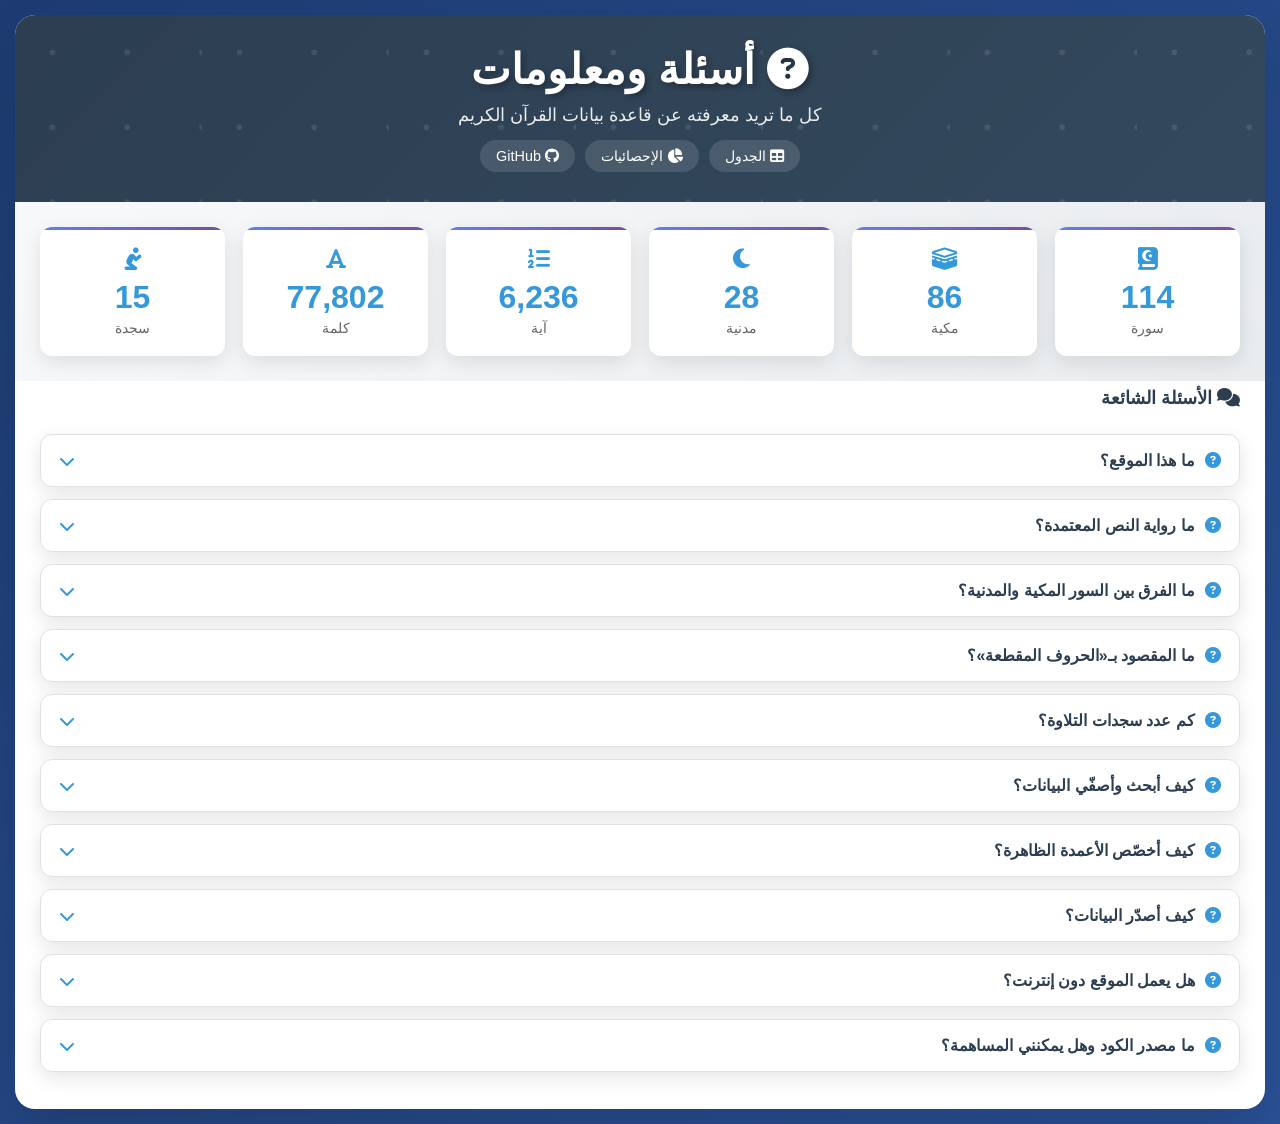
==== faq.html @ 1c5da75f "تطوير الواجهة: زر ثيم، تثبيت الرؤوس والأعمدة، جولة تعليمية، صفحة أسئلة، ورسوم أكثر إضافة زر تبديل ال" ====
<!DOCTYPE html>
<html lang="ar" dir="rtl">
<head>
    <meta charset="UTF-8">
    <meta name="viewport" content="width=device-width, initial-scale=1.0">
    <meta name="theme-color" content="#2c3e50">
    <title>أسئلة ومعلومات — قاعدة بيانات القرآن الكريم</title>
    <link rel="manifest" href="manifest.json">
    <link rel="stylesheet" href="style.css">
    <link rel="stylesheet" href="https://cdnjs.cloudflare.com/ajax/libs/font-awesome/6.5.1/css/all.min.css">
    <style>
        .faq-wrap { padding: 25px; }
        .faq-item {
            background: var(--bg-surface);
            border: 1px solid var(--border-soft);
            border-radius: var(--radius-md);
            margin-bottom: 12px;
            overflow: hidden;
            box-shadow: var(--shadow-sm);
        }
        .faq-q {
            padding: 16px 18px;
            cursor: pointer;
            display: flex;
            align-items: center;
            justify-content: space-between;
            gap: 10px;
            font-weight: 600;
            color: var(--text-main);
            transition: background var(--speed);
        }
        .faq-q:hover { background: var(--bg-surface-alt); }
        .faq-q .chev { transition: transform var(--speed); color: var(--color-info); }
        .faq-item.open .chev { transform: rotate(180deg); }
        .faq-a {
            max-height: 0;
            overflow: hidden;
            transition: max-height var(--speed) ease, padding var(--speed) ease;
            padding: 0 18px;
            color: var(--text-muted);
            line-height: 1.95;
        }
        .faq-item.open .faq-a { max-height: 320px; padding: 0 18px 16px; }
        .faq-q .q-icon { color: var(--color-info); margin-left: 6px; }
        .section-title { padding: 6px 25px 0; color: var(--text-main); font-size: 1.15rem; }
    </style>
</head>
<body>
    <div class="container">
        <header class="header">
            <div class="header-content">
                <h1><i class="fa-solid fa-circle-question"></i> أسئلة ومعلومات</h1>
                <p class="subtitle">كل ما تريد معرفته عن قاعدة بيانات القرآن الكريم</p>
                <nav class="header-links">
                    <a href="index.html"><i class="fa-solid fa-table"></i> الجدول</a>
                    <a href="stats.html"><i class="fa-solid fa-chart-pie"></i> الإحصائيات</a>
                    <a href="https://github.com/Alhlhli/Quran-Database" target="_blank" rel="noopener"><i class="fa-brands fa-github"></i> GitHub</a>
                </nav>
            </div>
        </header>

        <!-- معلومات سريعة (محسوبة من البيانات) -->
        <section class="statistics" id="quickInfo"></section>

        <h2 class="section-title"><i class="fa-solid fa-comments"></i> الأسئلة الشائعة</h2>
        <div class="faq-wrap" id="faqList"></div>
    </div>

    <script>
    // تطبيق سمة الوضع الليلي المحفوظة
    (function () {
        try {
            const s = JSON.parse(localStorage.getItem('quranSettings') || '{}');
            document.documentElement.setAttribute('data-theme', s.theme || 'light');
        } catch (e) {}
    })();

    const FAQ = [
        ['ما هذا الموقع؟', 'قاعدة بيانات تفاعلية تعرض جميع سور القرآن الكريم الـ114 مع 27 حقلًا من المعلومات والإحصائيات لكل سورة، قابلة للبحث والفرز والتصفية والتصدير.'],
        ['ما رواية النص المعتمدة؟', 'جميع البيانات وفق رواية حفص عن عاصم، وهي الرواية الأكثر انتشارًا في العالم الإسلامي.'],
        ['ما الفرق بين السور المكية والمدنية؟', 'المكية ما نزل قبل هجرة النبي ﷺ إلى المدينة، والمدنية ما نزل بعدها. في هذه القاعدة 86 سورة مكية و28 مدنية.'],
        ['ما المقصود بـ«الحروف المقطعة»؟', 'هي حروف تبدأ بها بعض السور مثل (الم، الر، حم...) وتُعرف بفواتح السور، وعددها وتشكيلاتها من إعجاز القرآن.'],
        ['كم عدد سجدات التلاوة؟', 'سجدات التلاوة مواضع يُسنّ السجود عند تلاوتها، وعمود «السجدات» يبيّن وجودها في كل سورة.'],
        ['كيف أبحث وأصفّي البيانات؟', 'اكتب في صندوق البحث للبحث في الأسماء والأنبياء والأسماء الحسنى. انقر عنوان أي عمود للترتيب، واضغط أيقونة ▼ بجانب العنوان لاختيار قيمة محددة للتصفية.'],
        ['كيف أخصّص الأعمدة الظاهرة؟', 'من زر «الإعدادات» يمكنك اختيار الأعمدة التي تريد إظهارها لتقليل الازدحام، وضبط الوضع الليلي وحجم الخط وكثافة الجدول.'],
        ['كيف أصدّر البيانات؟', 'استخدم زرّي «Excel» و«CSV» في الأعلى لتنزيل كامل البيانات بصيغة جدول جاهزة للاستخدام.'],
        ['هل يعمل الموقع دون إنترنت؟', 'نعم، التطبيق يدعم تقنية PWA؛ بعد أول زيارة يمكن تثبيته على الجهاز واستخدامه دون اتصال.'],
        ['ما مصدر الكود وهل يمكنني المساهمة؟', 'المشروع مفتوح المصدر على GitHub، ويمكنك فتح Issue أو إرسال Pull Request للمساهمة في تطويره.'],
    ];

    function renderFaq() {
        document.getElementById('faqList').innerHTML = FAQ.map(([q, a]) => `
            <div class="faq-item">
                <div class="faq-q"><span><i class="fa-solid fa-circle-question q-icon"></i> ${q}</span><i class="fa-solid fa-chevron-down chev"></i></div>
                <div class="faq-a">${a}</div>
            </div>`).join('');
        document.querySelectorAll('.faq-q').forEach(q =>
            q.addEventListener('click', () => q.parentElement.classList.toggle('open')));
    }

    async function renderInfo() {
        try {
            const res = await fetch('quran-data.json');
            const d = await res.json();
            const surahs = Array.isArray(d.surahs) ? d.surahs
                : d.data.map(r => Object.fromEntries(d.columns.map((c, i) => [c, r[i]])));
            const sum = k => surahs.reduce((a, s) => a + (typeof s[k] === 'number' ? s[k] : 0), 0);
            const cards = [
                ['fa-book-quran', surahs.length, 'سورة'],
                ['fa-kaaba', surahs.filter(s => s.type === 'مكية').length, 'مكية'],
                ['fa-moon', surahs.filter(s => s.type === 'مدنية').length, 'مدنية'],
                ['fa-list-ol', sum('verses').toLocaleString('en-US'), 'آية'],
                ['fa-font', sum('words').toLocaleString('en-US'), 'كلمة'],
                ['fa-person-praying', sum('sajdahs'), 'سجدة'],
            ];
            document.getElementById('quickInfo').innerHTML = cards.map(([i, n, l]) =>
                `<div class="stat-card"><div class="stat-icon"><i class="fa-solid ${i}"></i></div><div class="stat-number">${n}</div><div class="stat-label">${l}</div></div>`).join('');
        } catch (e) {
            document.getElementById('quickInfo').style.display = 'none';
        }
    }

    renderFaq();
    renderInfo();
    </script>
</body>
</html>
---- style.css ----
/* =====================================================================
   قاعدة بيانات القرآن الكريم — ورقة الأنماط
   منظمة في أقسام واضحة وتعتمد على متغيرات CSS للألوان
   ---------------------------------------------------------------------
   1) متغيرات الألوان (الوضع الفاتح + الليلي)
   2) إعادة الضبط والأساسيات
   3) التخطيط العام والترويسة
   4) شريط الأدوات وعناصر التحكم
   5) الأزرار
   6) الجدول والشارات
   7) بطاقات الإحصائيات
   8) لوحة الإعدادات (Drawer)
   9) قائمة تصفية الأعمدة
   10) النوافذ المنبثقة (Modal)
   11) الحركات (Animations)
   12) التجاوب (Responsive)
   ===================================================================== */

/* =====================================================================
   1) متغيرات الألوان
   ===================================================================== */
:root {
    --color-primary: #2a5298;
    --color-primary-dark: #1e3c72;
    --color-accent: #27ae60;
    --color-accent-2: #2ecc71;
    --color-info: #3498db;
    --color-info-dark: #2980b9;
    --color-gold: #ffd700;

    --bg-app: linear-gradient(135deg, #1e3c72 0%, #2a5298 100%);
    --bg-surface: #ffffff;
    --bg-surface-alt: #f8f9fa;
    --bg-surface-alt2: #e9ecef;
    --bg-row-even: #f8f9fa;
    --bg-row-hover: #e3f2fd;
    --bg-header-table: linear-gradient(135deg, #3498db 0%, #2980b9 100%);
    --bg-header-page: linear-gradient(135deg, #2c3e50 0%, #34495e 100%);

    --text-main: #2c3e50;
    --text-muted: #666;
    --text-on-dark: #ffffff;

    --border-soft: #dee2e6;
    --border-input: #ddd;

    --shadow-sm: 0 6px 20px rgba(0, 0, 0, 0.1);
    --shadow-md: 0 12px 25px rgba(0, 0, 0, 0.15);
    --shadow-lg: 0 25px 50px rgba(0, 0, 0, 0.15);

    --radius-sm: 8px;
    --radius-md: 12px;
    --radius-lg: 20px;
    --radius-pill: 50px;

    --badge-makki-bg: linear-gradient(135deg, #e3f2fd 0%, #bbdefb 100%);
    --badge-makki-text: #1976d2;
    --badge-madani-bg: linear-gradient(135deg, #e8f5e8 0%, #c8e6c9 100%);
    --badge-madani-text: #388e3c;

    --row-makki: rgba(227, 242, 253, 0.3);
    --row-madani: rgba(232, 245, 232, 0.3);

    --speed: 0.3s;
    --cell-font: 11px;
}

/* الوضع الليلي — يكفي تبديل قيم المتغيرات */
[data-theme="dark"] {
    --bg-app: linear-gradient(135deg, #0b1622 0%, #14243a 100%);
    --bg-surface: #1b2735;
    --bg-surface-alt: #223044;
    --bg-surface-alt2: #2a3a52;
    --bg-row-even: #223044;
    --bg-row-hover: #2f4561;
    --bg-header-table: linear-gradient(135deg, #25415f 0%, #1d3149 100%);
    --bg-header-page: linear-gradient(135deg, #16212f 0%, #1d2c3f 100%);

    --text-main: #e6edf3;
    --text-muted: #9fb0c0;

    --border-soft: #334155;
    --border-input: #3a4a5e;

    --badge-makki-bg: linear-gradient(135deg, #1e3a5f 0%, #28507e 100%);
    --badge-makki-text: #8fc3ff;
    --badge-madani-bg: linear-gradient(135deg, #1f4030 0%, #2a5a40 100%);
    --badge-madani-text: #87e3a6;

    --row-makki: rgba(40, 80, 126, 0.25);
    --row-madani: rgba(42, 90, 64, 0.25);
}

/* تعطيل الحركات عند رغبة المستخدم */
[data-motion="off"] * {
    transition: none !important;
    animation: none !important;
}

/* كثافة مريحة / مضغوطة */
[data-density="compact"] {
    --cell-font: 10px;
}

/* =====================================================================
   2) إعادة الضبط والأساسيات
   ===================================================================== */
* {
    margin: 0;
    padding: 0;
    box-sizing: border-box;
}

body {
    font-family: 'Segoe UI', Tahoma, Geneva, Verdana, sans-serif;
    background: var(--bg-app);
    min-height: 100vh;
    padding: 15px;
    color: var(--text-main);
    transition: background var(--speed);
}

/* =====================================================================
   3) التخطيط العام والترويسة
   ===================================================================== */
.container {
    max-width: 1800px;
    margin: 0 auto;
    background: var(--bg-surface);
    border-radius: var(--radius-lg);
    box-shadow: var(--shadow-lg);
    overflow: hidden;
    transition: background var(--speed);
}

.header {
    background: var(--bg-header-page);
    color: var(--text-on-dark);
    padding: 30px;
    text-align: center;
    position: relative;
    overflow: hidden;
}

.header::before {
    content: '';
    position: absolute;
    inset: 0;
    background: url('data:image/svg+xml,<svg xmlns="http://www.w3.org/2000/svg" viewBox="0 0 100 100"><defs><pattern id="m" patternUnits="userSpaceOnUse" width="40" height="40"><circle cx="20" cy="20" r="1.5" fill="rgba(255,255,255,0.1)"/></pattern></defs><rect width="100" height="100" fill="url(%23m)"/></svg>');
}

.header-content { position: relative; z-index: 1; }

.header h1 {
    font-size: 2.6rem;
    margin-bottom: 10px;
    text-shadow: 3px 3px 6px rgba(0, 0, 0, 0.3);
    font-weight: 700;
}

.header .subtitle { font-size: 1.15rem; opacity: 0.9; margin-bottom: 8px; }
.header .description { font-size: 0.95rem; opacity: 0.8; }

.header-links { margin-top: 14px; display: flex; gap: 10px; justify-content: center; flex-wrap: wrap; }
.header-links a {
    color: var(--text-on-dark);
    text-decoration: none;
    background: rgba(255, 255, 255, 0.12);
    padding: 8px 16px;
    border-radius: var(--radius-pill);
    font-size: 0.9rem;
    transition: background var(--speed);
}
.header-links a:hover { background: rgba(255, 255, 255, 0.25); }

/* =====================================================================
   4) شريط الأدوات وعناصر التحكم
   ===================================================================== */
.controls {
    padding: 20px 25px;
    background: linear-gradient(135deg, var(--bg-surface-alt) 0%, var(--bg-surface-alt2) 100%);
    border-bottom: 3px solid var(--border-soft);
    display: flex;
    gap: 12px;
    align-items: center;
    flex-wrap: wrap;
}

.search-wrap { position: relative; flex: 1; min-width: 240px; }
.search-wrap .search-icon {
    position: absolute;
    right: 16px;
    top: 50%;
    transform: translateY(-50%);
    color: var(--text-muted);
    pointer-events: none;
}
.search-box {
    width: 100%;
    padding: 12px 44px 12px 18px;
    border: 2px solid var(--border-input);
    border-radius: var(--radius-pill);
    font-size: 14px;
    transition: all var(--speed);
    background: var(--bg-surface);
    color: var(--text-main);
}
.search-box:focus {
    outline: none;
    border-color: var(--color-primary);
    box-shadow: 0 0 15px rgba(102, 126, 234, 0.2);
    transform: translateY(-1px);
}

.result-count {
    font-size: 0.85rem;
    color: var(--text-muted);
    white-space: nowrap;
}

/* =====================================================================
   5) الأزرار
   ===================================================================== */
.btn {
    padding: 12px 20px;
    border: none;
    border-radius: var(--radius-pill);
    cursor: pointer;
    font-size: 14px;
    font-weight: 600;
    transition: all var(--speed);
    text-decoration: none;
    display: inline-flex;
    align-items: center;
    gap: 6px;
    color: var(--text-on-dark);
}
.btn:hover { transform: translateY(-2px); }
.btn-primary { background: linear-gradient(135deg, var(--color-accent) 0%, var(--color-accent-2) 100%); }
.btn-primary:hover { box-shadow: 0 8px 20px rgba(46, 204, 113, 0.3); }
.btn-secondary { background: linear-gradient(135deg, var(--color-info) 0%, #5dade2 100%); }
.btn-secondary:hover { box-shadow: 0 8px 20px rgba(52, 152, 219, 0.3); }
.btn-settings { background: linear-gradient(135deg, #8e44ad 0%, #9b59b6 100%); }
.btn-settings:hover { box-shadow: 0 8px 20px rgba(155, 89, 182, 0.3); }
.btn-toggle { background: linear-gradient(135deg, #e67e22 0%, #f39c12 100%); }
.btn-toggle.active { background: linear-gradient(135deg, #c0392b 0%, #e74c3c 100%); }

/* =====================================================================
   6) الجدول والشارات
   ===================================================================== */
.progress-container { padding: 0 25px 16px; background: linear-gradient(135deg, var(--bg-surface-alt) 0%, var(--bg-surface-alt2) 100%); }
.progress-bar { width: 100%; height: 5px; background: var(--border-soft); border-radius: var(--radius-pill); overflow: hidden; }
.progress-fill { height: 100%; background: linear-gradient(90deg, #667eea, #764ba2); width: 0%; transition: width 0.4s ease; border-radius: var(--radius-pill); }

.table-container { overflow-x: auto; max-height: 70vh; background: var(--bg-surface); }

table { width: 100%; border-collapse: collapse; font-size: var(--cell-font); }

/* أحجام الخط داخل الجدول نسبية (em) حتى يتحكم بها إعداد "حجم الخط" بالكامل */
th {
    background: var(--bg-header-table);
    color: var(--text-on-dark);
    padding: 14px 18px 14px 6px;
    text-align: center;
    position: sticky;
    top: 0;
    z-index: 10;
    font-weight: bold;
    border: 1px solid var(--color-info-dark);
    font-size: 0.95em;
    white-space: nowrap;
    cursor: pointer;
    user-select: none;
    transition: background var(--speed);
}
th:hover { filter: brightness(1.08); }
th .sort-indicator { display: inline-block; margin-right: 3px; font-size: 1em; opacity: 0.85; }

td {
    padding: 10px 5px;
    text-align: center;
    border: 1px solid var(--border-soft);
    transition: background 0.2s;
    font-size: 1em;
    color: var(--text-main);
}

/* الكثافة المضغوطة تقلّل التباعد لا الخط */
[data-density="compact"] td { padding: 5px 3px; }
[data-density="compact"] th { padding: 9px 16px 9px 4px; }

tbody tr:nth-child(even) { background-color: var(--bg-row-even); }
tbody tr:hover { background-color: var(--bg-row-hover) !important; }
tr.makki td { background: var(--row-makki); }
tr.madani td { background: var(--row-madani); }

td.surah-name { font-weight: bold; font-size: 1.12em; color: var(--text-main); white-space: nowrap; }

.type-badge { padding: 4px 10px; border-radius: 15px; font-size: 0.82em; font-weight: 600; white-space: nowrap; }
.makki-badge { background: var(--badge-makki-bg); color: var(--badge-makki-text); }
.madani-badge { background: var(--badge-madani-bg); color: var(--badge-madani-text); }

.cell-tag { font-size: 0.85em; }
.cell-verse { font-size: 0.85em; max-width: 420px; text-align: justify; line-height: 1.7; }
.cell-prophets { background: rgba(255, 243, 205, 0.6); }
[data-theme="dark"] .cell-prophets { background: rgba(120, 95, 20, 0.35); }

/* ---------- تثبيت الأعمدة الأولى عند التمرير الأفقي (RTL) ---------- */
th.col-seq,  td.col-seq  { position: sticky; right: 0;    width: 40px; }
th.col-fav,  td.col-fav  { position: sticky; right: 40px; width: 34px; }
th.col-name, td.col-name { position: sticky; right: 74px; }
td.col-seq, td.col-fav, td.col-name { z-index: 6; }
/* رؤوس الأعمدة المثبّتة تبقى في الزاوية فوق الجميع */
thead th.col-seq, thead th.col-fav, thead th.col-name { z-index: 30; }
/* خلفية صلبة للخلايا المثبّتة حتى لا يظهر المحتوى خلفها */
tbody td.col-seq, tbody td.col-fav, tbody td.col-name { background: var(--bg-surface); }
tbody tr:nth-child(even) td.col-seq,
tbody tr:nth-child(even) td.col-fav,
tbody tr:nth-child(even) td.col-name { background: var(--bg-row-even); }
tbody tr:hover td.col-seq,
tbody tr:hover td.col-fav,
tbody tr:hover td.col-name { background: var(--bg-row-hover); }

/* زر المفضلة */
.fav-btn { background: none; border: none; cursor: pointer; font-size: 14px; color: #cfd6dd; transition: transform var(--speed), color var(--speed); }
.fav-btn:hover { transform: scale(1.25); }
.fav-btn.active { color: var(--color-gold); }

.loading { text-align: center; padding: 40px; color: var(--text-muted); font-size: 16px; }
.empty-row td { text-align: center; padding: 30px; color: var(--text-muted); font-size: 14px; }

/* =====================================================================
   7) بطاقات الإحصائيات
   ===================================================================== */
.statistics {
    padding: 25px;
    background: linear-gradient(135deg, var(--bg-surface-alt) 0%, var(--bg-surface-alt2) 100%);
    display: grid;
    grid-template-columns: repeat(auto-fit, minmax(160px, 1fr));
    gap: 18px;
}
.stat-card {
    background: var(--bg-surface);
    padding: 20px;
    border-radius: var(--radius-md);
    text-align: center;
    box-shadow: var(--shadow-sm);
    transition: all var(--speed);
    position: relative;
    overflow: hidden;
}
.stat-card::before { content: ''; position: absolute; top: 0; left: 0; right: 0; height: 3px; background: linear-gradient(135deg, #667eea 0%, #764ba2 100%); }
.stat-card:hover { transform: translateY(-3px); box-shadow: var(--shadow-md); }
.stat-icon { font-size: 1.4rem; color: var(--color-info); margin-bottom: 6px; }
.stat-number { font-size: 2rem; font-weight: bold; color: var(--color-info); margin-bottom: 4px; }
.stat-label { color: var(--text-muted); font-size: 0.9rem; font-weight: 500; }

/* =====================================================================
   8) لوحة الإعدادات (Drawer)
   ===================================================================== */
.overlay {
    position: fixed;
    inset: 0;
    background: rgba(0, 0, 0, 0.5);
    opacity: 0;
    visibility: hidden;
    transition: opacity var(--speed);
    z-index: 900;
}
.overlay.open { opacity: 1; visibility: visible; }

.drawer {
    position: fixed;
    top: 0;
    right: 0;
    width: 380px;
    max-width: 90vw;
    height: 100%;
    background: var(--bg-surface);
    box-shadow: -10px 0 40px rgba(0, 0, 0, 0.25);
    transform: translateX(100%);
    transition: transform var(--speed) ease;
    z-index: 1000;
    display: flex;
    flex-direction: column;
}
.drawer.open { transform: translateX(0); }
.drawer-header {
    padding: 20px;
    background: var(--bg-header-page);
    color: var(--text-on-dark);
    display: flex;
    align-items: center;
    justify-content: space-between;
}
.drawer-header h2 { font-size: 1.2rem; }
.drawer-close { background: none; border: none; color: #fff; font-size: 1.4rem; cursor: pointer; }
.drawer-body { padding: 20px; overflow-y: auto; flex: 1; }

.settings-section { margin-bottom: 26px; }
.settings-section h3 {
    font-size: 0.95rem;
    color: var(--text-main);
    margin-bottom: 12px;
    padding-bottom: 6px;
    border-bottom: 2px solid var(--border-soft);
    display: flex;
    align-items: center;
    gap: 8px;
}
.setting-row { display: flex; align-items: center; justify-content: space-between; padding: 8px 0; gap: 10px; }
.setting-row label { font-size: 0.9rem; color: var(--text-main); }

/* مفتاح تبديل */
.switch { position: relative; width: 46px; height: 24px; flex-shrink: 0; }
.switch input { opacity: 0; width: 0; height: 0; }
.slider {
    position: absolute; cursor: pointer; inset: 0;
    background: #ccc; border-radius: 24px; transition: var(--speed);
}
.slider::before {
    content: ''; position: absolute; height: 18px; width: 18px;
    right: 3px; bottom: 3px; background: #fff; border-radius: 50%; transition: var(--speed);
}
.switch input:checked + .slider { background: var(--color-accent); }
.switch input:checked + .slider::before { transform: translateX(-22px); }

.select-input, .range-input { width: 150px; }
.select-input { padding: 6px 10px; border-radius: var(--radius-sm); border: 1px solid var(--border-input); background: var(--bg-surface); color: var(--text-main); }

/* قائمة أعمدة قابلة للتأشير */
.columns-list { display: flex; flex-direction: column; gap: 4px; max-height: 260px; overflow-y: auto; border: 1px solid var(--border-soft); border-radius: var(--radius-sm); padding: 8px; }
.column-item { display: flex; align-items: center; gap: 8px; padding: 5px 6px; border-radius: 6px; font-size: 0.85rem; cursor: pointer; }
.column-item:hover { background: var(--bg-surface-alt); }
.column-item input { width: 16px; height: 16px; cursor: pointer; }
.columns-actions { display: flex; gap: 8px; margin-top: 8px; }
.btn-mini { flex: 1; padding: 8px; font-size: 0.8rem; border: 1px solid var(--border-soft); background: var(--bg-surface-alt); color: var(--text-main); border-radius: var(--radius-sm); cursor: pointer; transition: background var(--speed); }
.btn-mini:hover { background: var(--bg-surface-alt2); }

/* =====================================================================
   9) قائمة تصفية الأعمدة
   ===================================================================== */
.filter-icon {
    cursor: pointer;
    font-size: 11px;
    color: var(--text-on-dark);
    transition: color 0.2s;
    display: flex;
    align-items: center;
    justify-content: center;
    width: 20px;
    height: 20px;
    position: absolute;
    top: 50%;
    transform: translateY(-50%);
    right: 3px;
    z-index: 20;
}
.filter-icon:hover, .filter-icon.filtered { color: var(--color-gold); }

.filter-menu {
    position: absolute;
    z-index: 1100;
    background: var(--bg-surface);
    border: 1px solid var(--border-soft);
    border-radius: var(--radius-sm);
    box-shadow: var(--shadow-md);
    max-height: 280px;
    overflow-y: auto;
    min-width: 190px;
    direction: rtl;
}
.filter-menu ul { list-style: none; }
.filter-menu li {
    padding: 10px 14px;
    cursor: pointer;
    font-size: 11px;
    border-bottom: 1px solid var(--border-soft);
    display: flex;
    justify-content: space-between;
    align-items: center;
    line-height: 1.4;
    color: var(--text-main);
}
.filter-menu li:hover { background: var(--bg-surface-alt); }
.filter-menu li.active { background: var(--bg-row-hover); font-weight: bold; }
.filter-menu li span { color: var(--text-muted); font-size: 10px; }

/* =====================================================================
   10) النوافذ المنبثقة (Modal) — تفاصيل السورة
   ===================================================================== */
.modal-card {
    position: fixed;
    top: 50%;
    left: 50%;
    transform: translate(-50%, -50%) scale(0.9);
    width: 640px;
    max-width: 92vw;
    max-height: 86vh;
    overflow-y: auto;
    background: var(--bg-surface);
    border-radius: var(--radius-md);
    box-shadow: var(--shadow-lg);
    z-index: 1000;
    opacity: 0;
    visibility: hidden;
    transition: opacity var(--speed), transform var(--speed);
}
.modal-card.open { opacity: 1; visibility: visible; transform: translate(-50%, -50%) scale(1); }
.modal-head { padding: 18px 22px; background: var(--bg-header-table); color: var(--text-on-dark); display: flex; justify-content: space-between; align-items: center; border-radius: var(--radius-md) var(--radius-md) 0 0; }
.modal-head h2 { font-size: 1.3rem; }
.modal-body { padding: 22px; }
.detail-grid { display: grid; grid-template-columns: 1fr 1fr; gap: 12px; }
.detail-item { background: var(--bg-surface-alt); border-radius: var(--radius-sm); padding: 10px 12px; }
.detail-item .k { font-size: 0.72rem; color: var(--text-muted); margin-bottom: 3px; }
.detail-item .v { font-size: 0.9rem; color: var(--text-main); }
.detail-item.full { grid-column: 1 / -1; }
.detail-verse { line-height: 1.9; font-size: 1rem; text-align: justify; }

/* =====================================================================
   11) الحركات
   ===================================================================== */
@keyframes fadeInUp { from { opacity: 0; transform: translateY(8px); } to { opacity: 1; transform: translateY(0); } }
.fade-in { animation: fadeInUp 0.35s ease both; }
.toast {
    position: fixed;
    bottom: 24px;
    left: 50%;
    transform: translateX(-50%) translateY(20px);
    background: var(--text-main);
    color: var(--bg-surface);
    padding: 12px 22px;
    border-radius: var(--radius-pill);
    box-shadow: var(--shadow-md);
    opacity: 0;
    transition: all var(--speed);
    z-index: 1200;
    font-size: 0.9rem;
}
.toast.show { opacity: 1; transform: translateX(-50%) translateY(0); }

/* صفحة البداية التعليمية (Onboarding) */
.onboarding {
    position: fixed;
    inset: 0;
    background: rgba(0, 0, 0, 0.6);
    display: none;
    align-items: center;
    justify-content: center;
    z-index: 1500;
    padding: 16px;
}
.onboarding.open { display: flex; }
.onboarding-card {
    background: var(--bg-surface);
    border-radius: var(--radius-lg);
    padding: 36px 28px 26px;
    width: 460px;
    max-width: 94vw;
    text-align: center;
    position: relative;
    box-shadow: var(--shadow-lg);
    animation: fadeInUp 0.35s ease both;
}
.onboarding-skip { position: absolute; top: 10px; left: 16px; color: var(--text-muted); }
.onboarding-icon { font-size: 2.8rem; color: var(--color-info); margin-bottom: 14px; }
.onboarding-card h2 { color: var(--text-main); margin-bottom: 12px; }
.onboarding-card p { color: var(--text-muted); line-height: 1.9; min-height: 78px; }
.onboarding-dots { display: flex; gap: 8px; justify-content: center; margin: 18px 0; }
.onboarding-dots span { width: 9px; height: 9px; border-radius: 50%; background: var(--border-soft); transition: background var(--speed); }
.onboarding-dots span.active { background: var(--color-info); transform: scale(1.15); }
.onboarding-actions { display: flex; gap: 10px; justify-content: center; }
.onboarding-actions .btn-mini { flex: 0 0 auto; padding: 9px 22px; }

/* =====================================================================
   12) التجاوب
   ===================================================================== */
@media (max-width: 768px) {
    .controls { flex-direction: column; align-items: stretch; }
    .search-wrap { min-width: unset; }
    th, td { padding: 6px 3px; }
    .header h1 { font-size: 1.7rem; }
    .btn { width: 100%; justify-content: center; }
    .detail-grid { grid-template-columns: 1fr; }
}
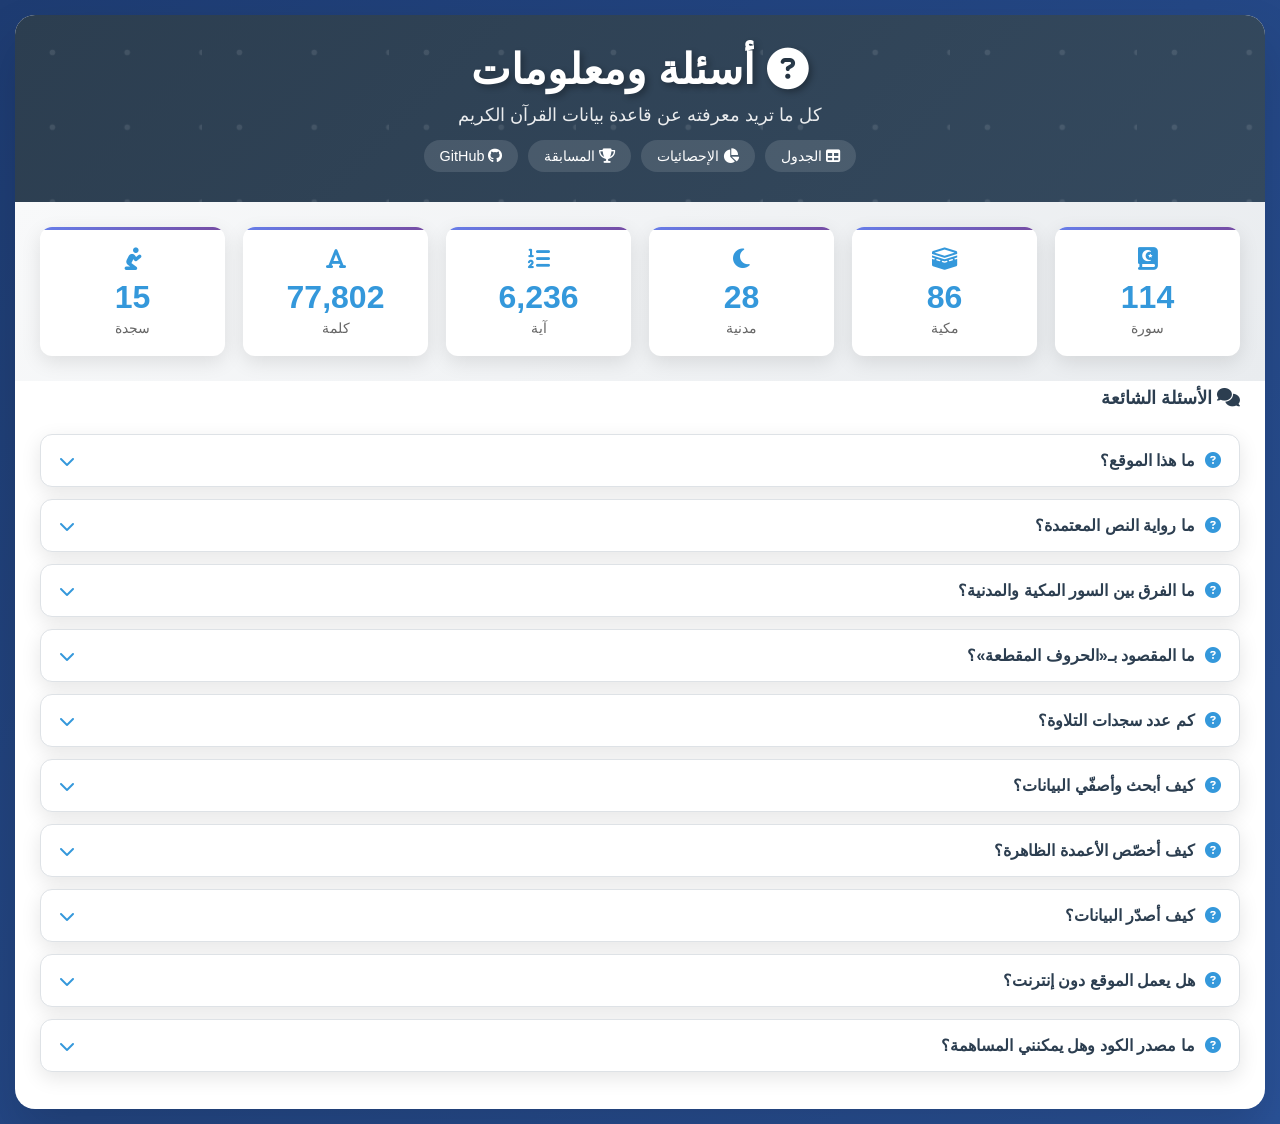
==== commit cdd7f3e0: "Add files via upload" ====
--- a/faq.html
+++ b/faq.html
@@ -54,6 +54,7 @@
                 <nav class="header-links">
                     <a href="index.html"><i class="fa-solid fa-table"></i> الجدول</a>
                     <a href="stats.html"><i class="fa-solid fa-chart-pie"></i> الإحصائيات</a>
+                    <a href="quiz.html"><i class="fa-solid fa-trophy"></i> المسابقة</a>
                     <a href="https://github.com/Alhlhli/Quran-Database" target="_blank" rel="noopener"><i class="fa-brands fa-github"></i> GitHub</a>
                 </nav>
             </div>
--- a/style.css
+++ b/style.css
@@ -300,8 +300,13 @@
 .makki-badge { background: var(--badge-makki-bg); color: var(--badge-makki-text); }
 .madani-badge { background: var(--badge-madani-bg); color: var(--badge-madani-text); }
 
-.cell-tag { font-size: 0.85em; }
+.cell-tag { font-size: 0.85em; white-space: normal; word-break: break-word; }
+/* جعل البيانات تتلاءم (fit) داخل الخلايا دون فيض أفقي */
+td { word-break: break-word; overflow-wrap: anywhere; }
 .cell-verse { font-size: 0.85em; max-width: 420px; text-align: justify; line-height: 1.7; }
+/* عمود "أطول آية" أعرض لاستيعاب النص الكامل */
+.cell-longest { max-width: 720px; min-width: 560px; white-space: normal; }
+th.th-longest { min-width: 560px; }
 .cell-prophets { background: rgba(255, 243, 205, 0.6); }
 [data-theme="dark"] .cell-prophets { background: rgba(120, 95, 20, 0.35); }
 
